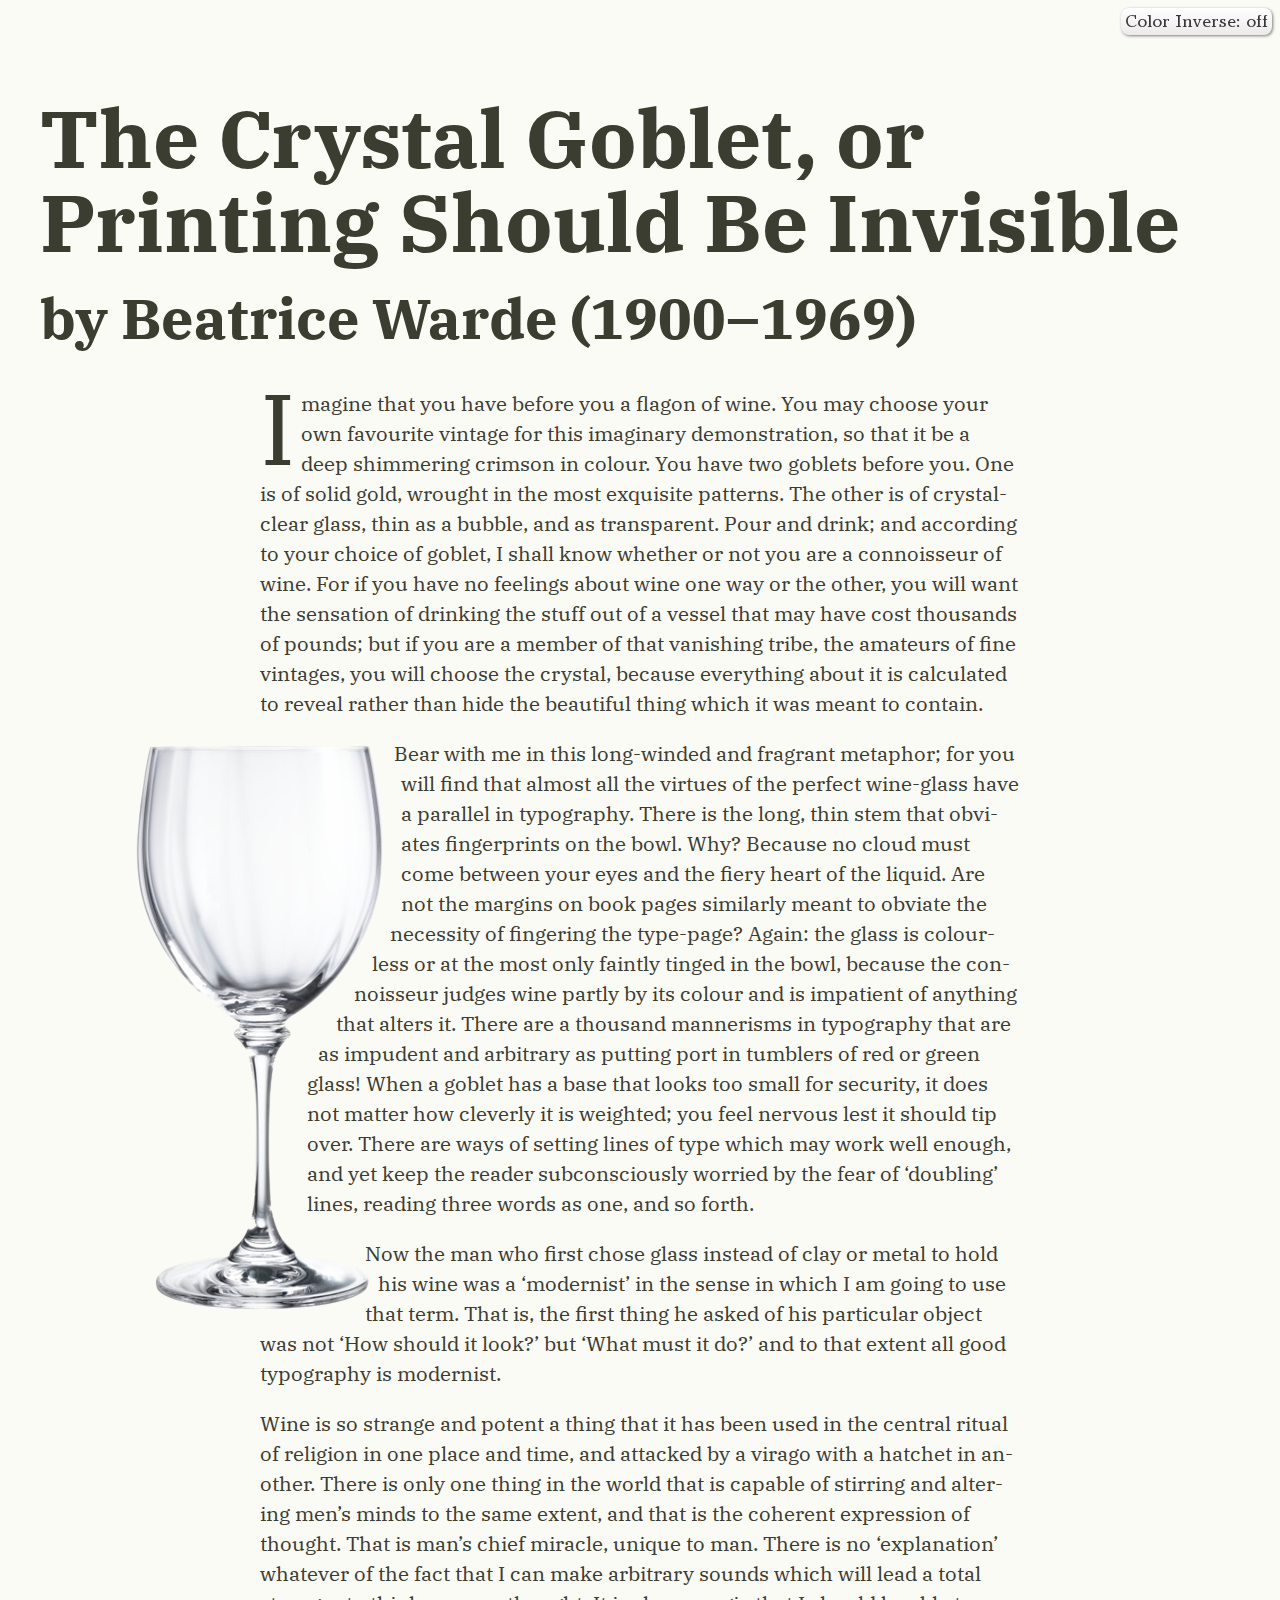
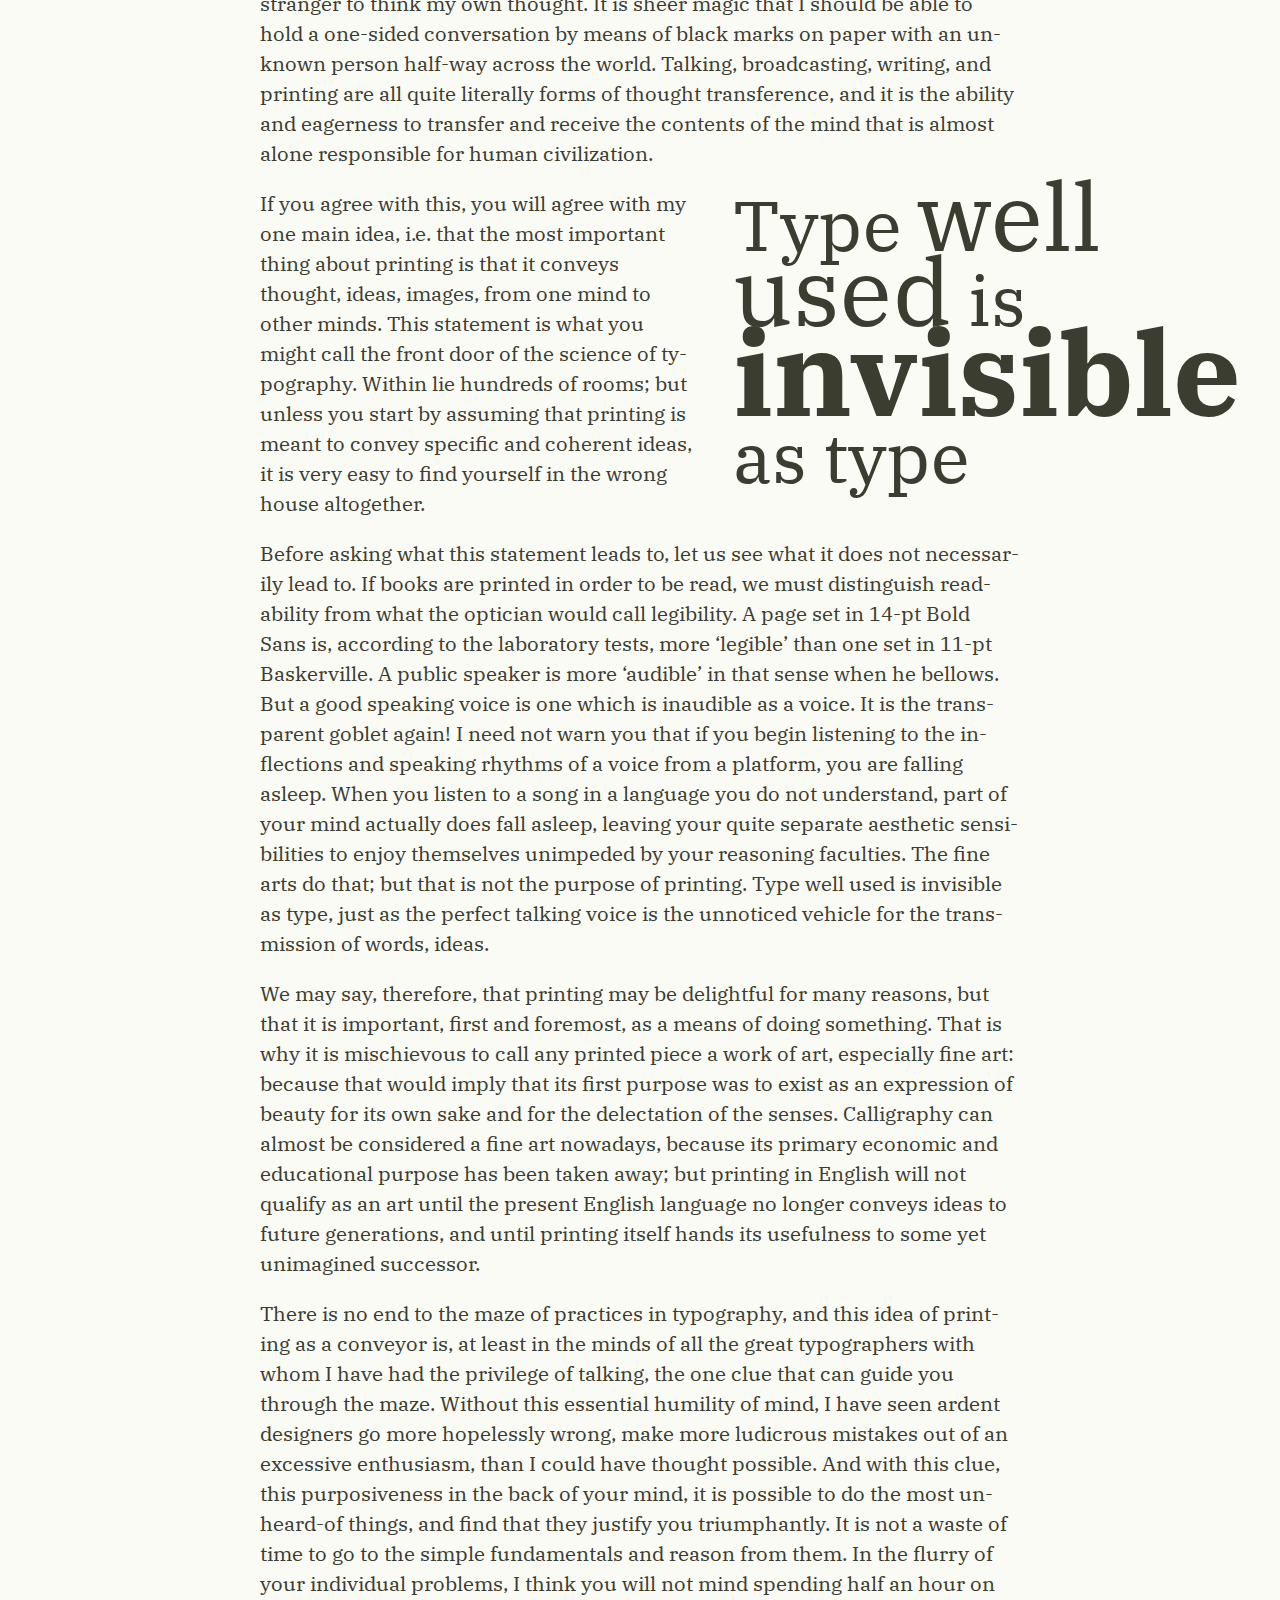
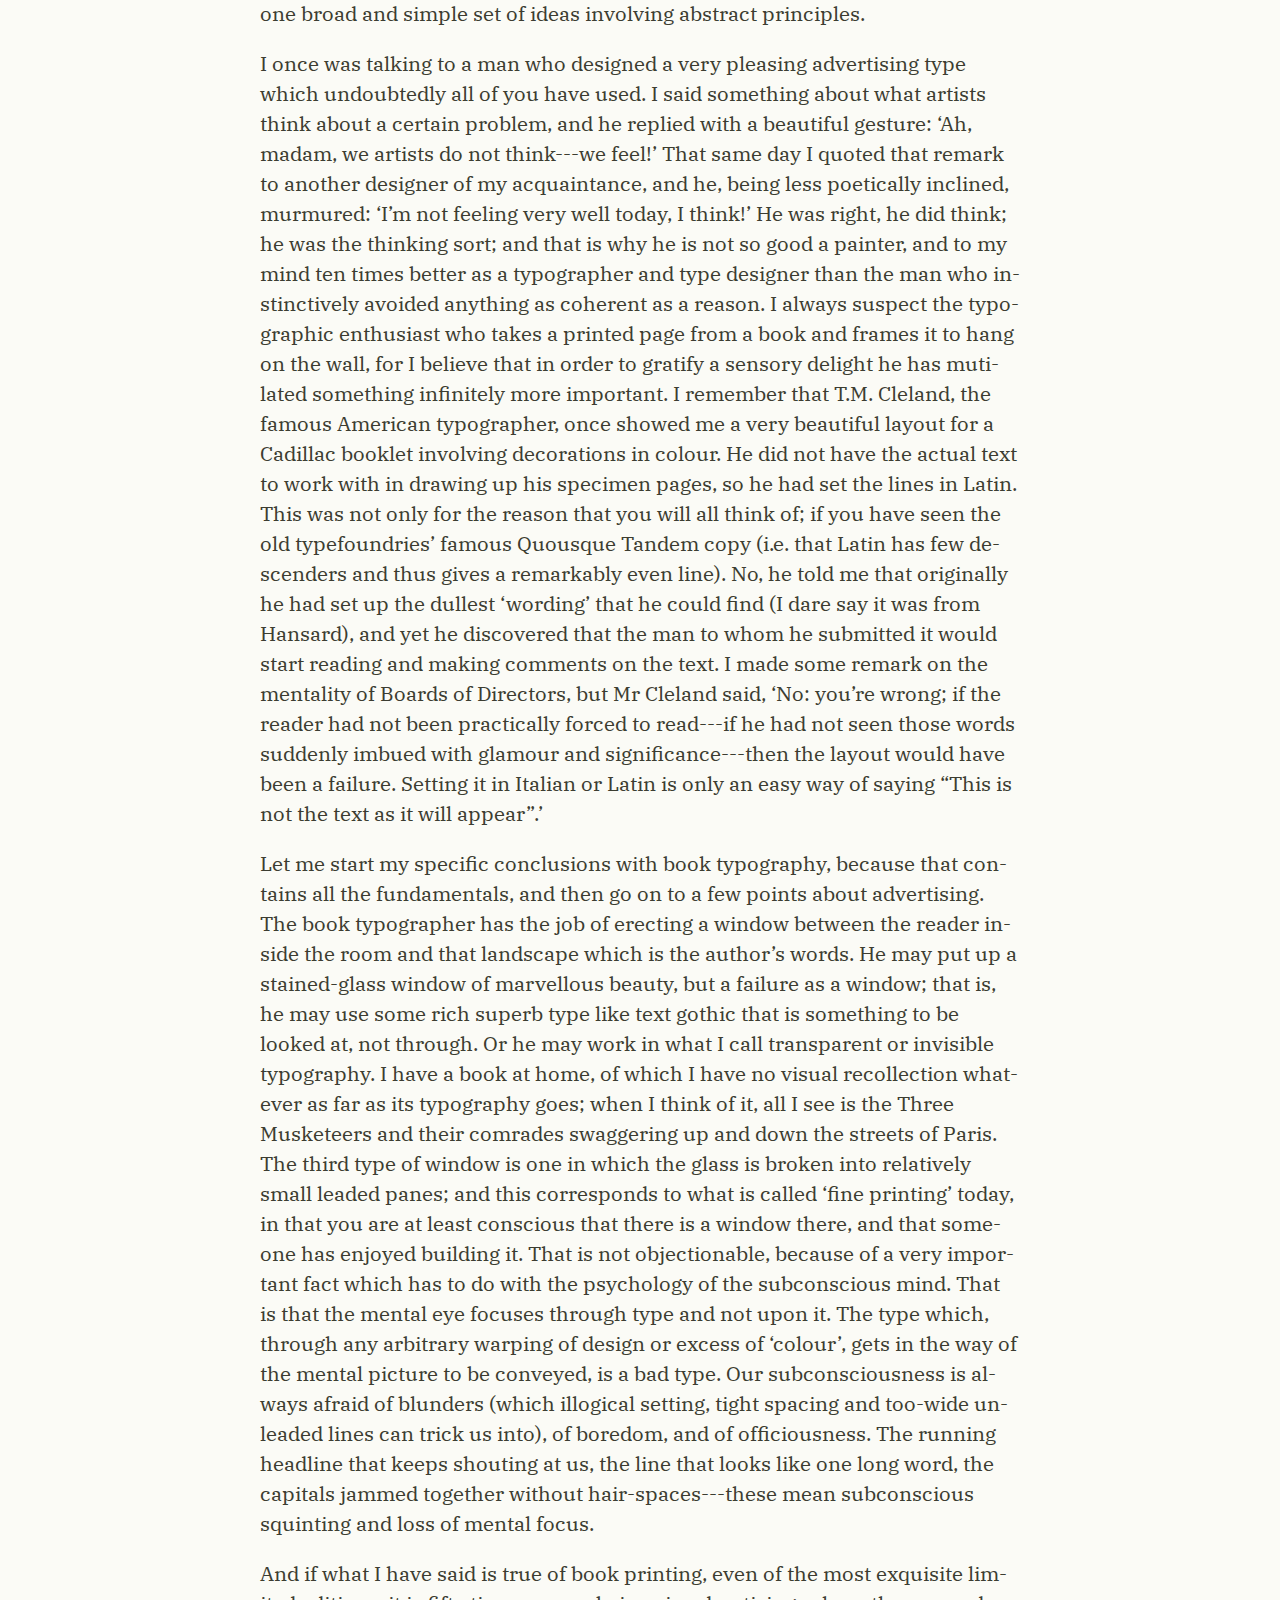
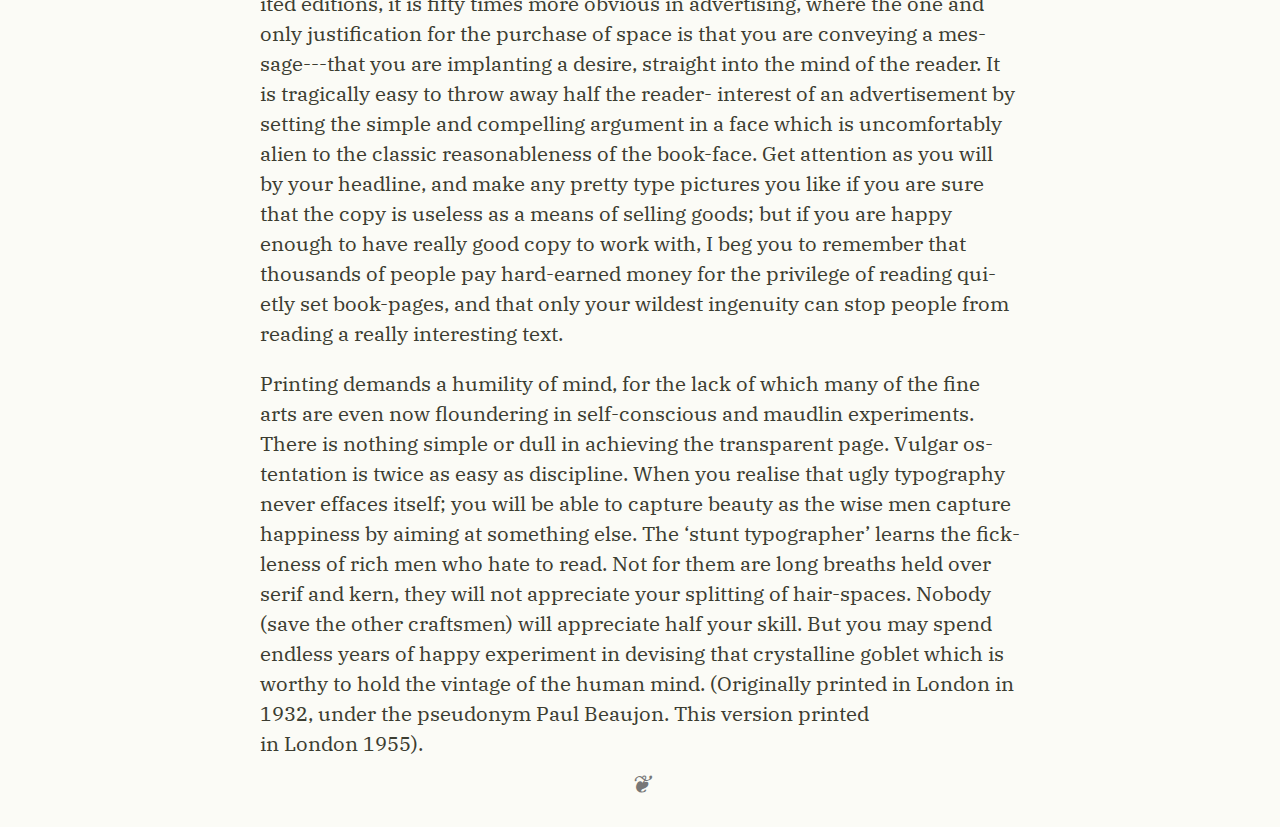
==== index-plex.html @ 95646df2 "Updating samples" ====
<!doctype html>
<!--[if lt IE 7]>      <html class="no-js lt-ie9 lt-ie8 lt-ie7" lang=""> <![endif]-->
<!--[if IE 7]>         <html class="no-js lt-ie9 lt-ie8" lang=""> <![endif]-->
<!--[if IE 8]>         <html class="no-js lt-ie9" lang=""> <![endif]-->
<!--[if gt IE 8]><!--> <html class="no-js" lang="en"> <!--<![endif]-->
  <head>
  
    <title>The Crystal Goblet | Responsive Type & Typography</title>
  		
    <link rel="dns-prefetch" href="//ajax.googleapis.com">
    <link rel="dns-prefetch" href="//maxcdn.bootstrapcdn.com">
    
    <!-- meta -->
    <meta charset="utf-8">
    <meta name="description" content="">
    <meta name="viewport" content="width=device-width, initial-scale=1.0">
    <meta http-equiv="x-ua-compatible" content="ie=edge">
    <meta http-equiv="cleartype" content="on">
    
    <link rel="stylesheet" href="css/webfonts.css">
    <link rel="stylesheet" href="css/rwt_vf_styles_plex.css">
    <!--[if lt IE 9]>
    	<script src="js/vendor/respond.min.js"></script>
    <![endif]-->
    <script src="js/vendor/modernizr-2.8.3.min.js"></script>
    <script src="js/vendor/fontfaceobserver.js"></script>
    <script type="text/javascript">
  		(function() {
  			document.documentElement.className += " wf-inactive"; 
  	
  			// Optimization for Repeat Views
  			if( sessionStorage.foutFontsLoaded ) {
  				document.documentElement.classList.remove("wf-inactive");
  				document.documentElement.classList.add("wf-active");
  				return;
  			}
  	
  			var fontA = new FontFaceObserver("Amstelvar 1.1 VF", {
  				});
  				
  	
  			Promise.all([fontA.load()]).then(function () {
  				document.documentElement.classList.remove("wf-inactive");
  				document.documentElement.classList.add("wf-active");
  	
  				// Optimization for Repeat Views
  				sessionStorage.foutFontsLoaded = true;
  			});
  		})();
  	</script>
      
  </head>
  <body class="plex">
  
  	<!-- BEGIN feature toggles -->
  	<a href="#" id="toggle-text-inverse" class="toggle-text-inverse button off">Color Inverse</a>
  	<style>
  		.button {
  		  font-size: 1rem;
        font-family: "Amstelvar 1.1 VF", Georgia, "New Times Roman", serif;
        font-variation-settings: 
          'wght' 450, 
          'wdth' 100, 
          'opsz' 16, 
          'GRAD' 88;
  		  text-decoration: none;
  		  color: #383838;
  		  background-color: #fefafa;
  		  background-image: linear-gradient(#ffffff, #ede9e9);
  		  padding: 0.25em;
  		  border-radius: 0.5em;
  		  box-shadow: 1px 1px 3px rgba(0, 0, 0, 0.5);
        transition: all linear 0.2s; 	
  		}
  		.button:hover {
  		  background-color: #e4e1e1;
  		  background-image: linear-gradient(#fefafa, #cbc7c7);
        font-variation-settings: 
          'wght' 450, 
          'wdth' 100, 
          'opsz' 16, 
          'GRAD' 150;
  		}
  		.toggle-text-inverse {
  		  position: fixed; 
  		  top: 0.5em; 
  		  right: 0.5em; 
  		  z-index: 999;
  		}
  		@media (min-width: 30em) {
  			.toggle-text-inverse {
  			    right: 0.5em; 
  			}
  		}
  		.toggle-text-inverse.on:after {
  		  content: ": on";
  		}
  		.toggle-text-inverse.off:after {
  		  content: ": off";
  		}
  	</style>
  		
  	<script>
  		if (!'classList' in document.createElement('span')) {
        document.getElementById('c-unsupported').classList.remove('hidden');
        document.getElementById('execute').setAttribute('disabled', 'disabled');
      } else {
        document.getElementById('toggle-text-inverse').addEventListener('click', function(e) {
          e.preventDefault();
          document.getElementById('toggle-text-inverse').classList.toggle('on');
          document.getElementById('toggle-text-inverse').classList.toggle('off');
          document.getElementsByTagName("html")[0].classList.toggle('inverse');
        });
      }
    </script>
    <!-- END web font toggle -->
  
    <!-- Add your site or application content here -->
    <header role="banner" class="banner clearfix" id="banner">
      <div class="section-content">
        <div class="branding clearfix">
        </div>
      </div>
    </header>
  
    <main class="content-area clearfix">
      <div class="section-content">
        <article class="article-detail initial">
          <h1>The Crystal Goblet, or Printing Should Be Invisible</h1>
          <h2>by Beatrice Warde (1900–1969)</h2>
          <p>Imagine that you have before you a flagon of wine. You may choose your own favourite vintage for this imaginary demonstration, so that it be a deep shimmering crimson in colour. You have two goblets before you. One is of solid gold, wrought in the most exquisite patterns. The other is of crystal-clear glass, thin as a bubble, and as transparent. Pour and drink; and according to your choice of goblet, I shall know whether or not you are a connoisseur of wine. For if you have no feelings about wine one way or the other, you will want the sensation of drinking the stuff out of a vessel that may have cost thousands of pounds; but if you are a member of that vanishing tribe, the amateurs of fine vintages, you will choose the crystal, because everything about it is calculated to reveal rather than hide the beautiful thing which it was meant to contain.</p>
          <div class="figure-wrapper"><figure class="goblet">
              <img src="images/goblet.png" alt="A crystal goblet" />
            </figure>
          </div>
          <p>Bear with me in this long-winded and fragrant metaphor; for you will find that almost all the virtues of the perfect wine-glass have a parallel in typography. There is the long, thin stem that obviates fingerprints on the bowl. Why? Because no cloud must come between your eyes and the fiery heart of the liquid. Are not the margins on book pages similarly meant to obviate the necessity of fingering the type-page? Again: the glass is colourless or at the most only faintly tinged in the bowl, because the connoisseur judges wine partly by its colour and is impatient of anything that alters it. There are a thousand mannerisms in typography that are as impudent and arbitrary as putting port in tumblers of red or green glass! When a goblet has a base that looks too small for security, it does not matter how cleverly it is weighted; you feel nervous lest it should tip over. There are ways of setting lines of type which may work well enough, and yet keep the reader subconsciously worried by the fear of ‘doubling’ lines, reading three words as one, and so forth.</p>
          <p>Now the man who first chose glass instead of clay or metal to hold his wine was a ‘modernist’ in the sense in which I am going to use that term. That is, the first thing he asked of his particular object was not ‘How should it look?’ but ‘What must it do?’ and to that extent all good typography is modernist.</p>
          <p>Wine is so strange and potent a thing that it has been used in the central ritual of religion in one place and time, and attacked by a virago with a hatchet in another. There is only one thing in the world that is capable of stirring and altering men’s minds to the same extent, and that is the coherent expression of thought. That is man’s chief miracle, unique to man. There is no ‘explanation’ whatever of the fact that I can make arbitrary sounds which will lead a total stranger to think my own thought. It is sheer magic that I should be able to hold a one-sided conversation by means of black marks on paper with an unknown person half-way across the world. Talking, broadcasting, writing, and printing are all quite literally forms of thought transference, and it is the ability and eagerness to transfer and receive the contents of the mind that is almost alone responsible for human civilization.</p>
          <blockquote class="right">Type <span class="well-used">well used</span> is <span class="invisible">invisible</span> as type</blockquote>
          <p>If you agree with this, you will agree with my one main idea, i.e. that the most important thing about printing is that it conveys thought, ideas, images, from one mind to other minds. This statement is what you might call the front door of the science of typography. Within lie hundreds of rooms; but unless you start by assuming that printing is meant to convey specific and coherent ideas, it is very easy to find yourself in the wrong house altogether.</p>
          <p>Before asking what this statement leads to, let us see what it does not necessarily lead to. If books are printed in order to be read, we must distinguish readability from what the optician would call legibility. A page set in 14-pt Bold Sans is, according to the laboratory tests, more ‘legible’ than one set in 11-pt Baskerville. A public speaker is more ‘audible’ in that sense when he bellows. But a good speaking voice is one which is inaudible as a voice. It is the transparent goblet again! I need not warn you that if you begin listening to the inflections and speaking rhythms of a voice from a platform, you are falling asleep. When you listen to a song in a language you do not understand, part of your mind actually does fall asleep, leaving your quite separate aesthetic sensibilities to enjoy themselves unimpeded by your reasoning faculties. The fine arts do that; but that is not the purpose of printing. Type well used is invisible as type, just as the perfect talking voice is the unnoticed vehicle for the transmission of words, ideas.</p>
          <p>We may say, therefore, that printing may be delightful for many reasons, but that it is important, first and foremost, as a means of doing something. That is why it is mischievous to call any printed piece a work of art, especially fine art: because that would imply that its first purpose was to exist as an expression of beauty for its own sake and for the delectation of the senses. Calligraphy can almost be considered a fine art nowadays, because its primary economic and educational purpose has been taken away; but printing in English will not qualify as an art until the present English language no longer conveys ideas to future generations, and until printing itself hands its usefulness to some yet unimagined successor.</p>
          <p>There is no end to the maze of practices in typography, and this idea of printing as a conveyor is, at least in the minds of all the great typographers with whom I have had the privilege of talking, the one clue that can guide you through the maze. Without this essential humility of mind, I have seen ardent designers go more hopelessly wrong, make more ludicrous mistakes out of an excessive enthusiasm, than I could have thought possible. And with this clue, this purposiveness in the back of your mind, it is possible to do the most unheard-of things, and find that they justify you triumphantly. It is not a waste of time to go to the simple fundamentals and reason from them. In the flurry of your individual problems, I think you will not mind spending half an hour on one broad and simple set of ideas involving abstract principles.</p>
          <p>I once was talking to a man who designed a very pleasing advertising type which undoubtedly all of you have used. I said something about what artists think about a certain problem, and he replied with a beautiful gesture: ‘Ah, madam, we artists do not think---we feel!’ That same day I quoted that remark to another designer of my acquaintance, and he, being less poetically inclined, murmured: ‘I’m not feeling very well today, I think!’ He was right, he did think; he was the thinking sort; and that is why he is not so good a painter, and to my mind ten times better as a typographer and type designer than the man who instinctively avoided anything as coherent as a reason. I always suspect the typographic enthusiast who takes a printed page from a book and frames it to hang on the wall, for I believe that in order to gratify a sensory delight he has mutilated something infinitely more important. I remember that T.M. Cleland, the famous American typographer, once showed me a very beautiful layout for a Cadillac booklet involving decorations in colour. He did not have the actual text to work with in drawing up his specimen pages, so he had set the lines in Latin. This was not only for the reason that you will all think of; if you have seen the old typefoundries’ famous Quousque Tandem copy (i.e. that Latin has few descenders and thus gives a remarkably even line). No, he told me that originally he had set up the dullest ‘wording’ that he could find (I dare say it was from Hansard), and yet he discovered that the man to whom he submitted it would start reading and making comments on the text. I made some remark on the mentality of Boards of Directors, but Mr Cleland said, ‘No: you’re wrong; if the reader had not been practically forced to read---if he had not seen those words suddenly imbued with glamour and significance---then the layout would have been a failure. Setting it in Italian or Latin is only an easy way of saying “This is not the text as it will appear”.’</p>
          <p>Let me start my specific conclusions with book typography, because that contains all the fundamentals, and then go on to a few points about advertising. The book typographer has the job of erecting a window between the reader inside the room and that landscape which is the author’s words. He may put up a stained-glass window of marvellous beauty, but a failure as a window; that is, he may use some rich superb type like text gothic that is something to be looked at, not through. Or he may work in what I call transparent or invisible typography. I have a book at home, of which I have no visual recollection whatever as far as its typography goes; when I think of it, all I see is the Three Musketeers and their comrades swaggering up and down the streets of Paris. The third type of window is one in which the glass is broken into relatively small leaded panes; and this corresponds to what is called ‘fine printing’ today, in that you are at least conscious that there is a window there, and that someone has enjoyed building it. That is not objectionable, because of a very important fact which has to do with the psychology of the subconscious mind. That is that the mental eye focuses through type and not upon it. The type which, through any arbitrary warping of design or excess of ‘colour’, gets in the way of the mental picture to be conveyed, is a bad type. Our subconsciousness is always afraid of blunders (which illogical setting, tight spacing and too-wide unleaded lines can trick us into), of boredom, and of officiousness. The running headline that keeps shouting at us, the line that looks like one long word, the capitals jammed together without hair-spaces---these mean subconscious squinting and loss of mental focus.</p>
          <p>And if what I have said is true of book printing, even of the most exquisite limited editions, it is fifty times more obvious in advertising, where the one and only justification for the purchase of space is that you are conveying a message---that you are implanting a desire, straight into the mind of the reader. It is tragically easy to throw away half the reader- interest of an advertisement by setting the simple and compelling argument in a face which is uncomfortably alien to the classic reasonableness of the book-face. Get attention as you will by your headline, and make any pretty type pictures you like if you are sure that the copy is useless as a means of selling goods; but if you are happy enough to have really good copy to work with, I beg you to remember that thousands of people pay hard-earned money for the privilege of reading quietly set book-pages, and that only your wildest ingenuity can stop people from reading a really interesting text.</p>
          <p>Printing demands a humility of mind, for the lack of which many of the fine arts are even now floundering in self-conscious and maudlin experiments. There is nothing simple or dull in achieving the transparent page. Vulgar ostentation is twice as easy as discipline. When you realise that ugly typography never effaces itself; you will be able to capture beauty as the wise men capture happiness by aiming at something else. The ‘stunt typographer’ learns the fickleness of rich men who hate to read. Not for them are long breaths held over serif and kern, they will not appreciate your splitting of hair-spaces. Nobody (save the other craftsmen) will appreciate half your skill. But you may spend endless years of happy experiment in devising that crystalline goblet which is worthy to hold the vintage of the human mind. (Originally printed in London in 1932, under the pseudonym Paul Beaujon. This version printed in London 1955).</p>
        </article>
      </div><!--/.section-content-->
    </main>
    <footer id="footer" class="footer clearfix" role="contentinfo">
      <div class="section-content">
      	<div class="footer-contact h-card">
  
      	</div>
      </div><!--/.section-content-->
    </footer>
    
    
    
    
    <!-- Widowtamer -->
    <script src="js/vendor/widowtamer-min.js" defer></script>
    
    <script src="js/main.js" defer></script>
  
  </body>
</html>
---- css/webfonts.css ----
/* Amstelvar Variable Font */
@font-face {
  font-family: "Amstelvar VF";
  src: url('../fonts/AmstelvarAlpha-VF.ttf') format('truetype');
  font-display: swap;
}

@font-face {
  font-family: "Amstelvar 1.1 VF";
  src: url('../fonts/AmstelvarAlpha-VF_v1.1.ttf') format('truetype');
  font-display: swap;
}

@font-face {
  font-family: "Plex Serif";
  font-style: normal;
  font-weight: normal;
  src: url('../fonts/plex-serif/IBMPlexSerif-Regular.woff2') format('woff'); /* Modern Browsers */
}

@font-face {
  font-family: "Plex Serif";
  font-style: normal;
  font-weight: bold;
  src: url('../fonts/plex-serif/IBMPlexSerif-Bold.woff2') format('woff'); /* Modern Browsers */
}

@font-face {
  font-family: "Plex Serif";
  font-style: italic;
  font-weight: normal;
  src: url('../fonts/plex-serif/IBMPlexSerif-Italic.woff2') format('woff'); /* Modern Browsers */
}

@font-face {
  font-family: "Plex Serif";
  font-style: italic;
  font-weight: bold;
  src: url('../fonts/plex-serif/IBMPlexSerif-BoldItalic.woff2') format('woff'); /* Modern Browsers */
}

/* Decovar Variable Font */
@font-face {
  font-family: "Decovar VF";
  src: url('../fonts/DecovarAlpha-VF.ttf') format('truetype');
  font-display: swap;
}

/* Output Variable Font */
@font-face {
  font-family: 'Output Sans VF'; 
  src: url('http://rwt.io/_demo_fonts/output/Output_Sans-VF.ttf') format('truetype');
  font-style: normal;
  font-weight: normal;
}

/* Louvette Variable Font BETA */
@font-face {
  font-family: 'Louvette VF';
  font-style: normal;
  font-weight: 400;
  src: url('http://rwt.io/_demo_fonts/louvette/LouvetteBETA_Var.woff2') format('woff2'), /* Super Modern Browsers */
       url('http://rwt.io/_demo_fonts/louvette/LouvetteBETA_Var.woff') format('woff'), /* Modern Browsers */
       url('http://rwt.io/_demo_fonts/louvette/LouvetteBETA_Var.ttf') format('truetype'); /* Safari, Android, iOS */
  font-display: swap;
}

/* Louvette Variable Font Italic BETA */
@font-face {
  font-family: 'Louvette VF';
  font-style: italic;
  font-weight: 400;
  src: url('http://rwt.io/_demo_fonts/louvette/LouvetteBETA_Italic_Var.woff2') format('woff2'), /* Super Modern Browsers */
       url('http://rwt.io/_demo_fonts/louvette/LouvetteBETA_Italic_Var.woff') format('woff'), /* Modern Browsers */
       url('http://rwt.io/_demo_fonts/louvette/LouvetteBETA_Italic_Var.ttf') format('truetype'); /* Safari, Android, iOS */
  font-display: swap;
}
---- css/rwt_vf_styles_plex.css ----
:root {
  /* Breakpoint variables */
  --bp-small: 24.15;
  --bp-medium: 43.75;
  --bp-large: 60.25;
  --bp-xlarge: 75;
  /* text GRAD */
  --text-GRAD: 88;
  /* Paragraph variables */
  --p-line-height-min: 1.15;
  --p-line-height-max: 1.5;
  --p-font-size-min: 1.0;
  --p-font-size-max: 1.25;
  --p-vf-wght: 350;
  --p-vf-wdth: 100;
  /* H1 variables */
  --h1-line-height-min: .95;
  --h1-line-height-max: 1.05;
  --h1-font-size-min: 2.0;
  --h1-font-size-max: 5;
  --h1-vf-wght-multiplier-s: 2;
  --h1-vf-wght-multiplier-m: 2.25;
  --h1-vf-wght-multiplier-l: 2.5;
  --h1-vf-wdth: 100;
  /* H2 variables */
  --h2-line-height-min: 1.15;
  --h2-line-height-max: 1.25;
  --h2-font-size-min: 1.5;
  --h2-font-size-max: 3.5;
  --h2-vf-wght-multiplier-s: 1.25;
  --h2-vf-wght-multiplier-m: 1.5;
  --h2-vf-wght-multiplier-l: 1.75;
  --h2-vf-wdth: 100;
  /* Dropcap variables */
  --dc-line-height-min: .9;
  --dc-line-height-max: .95;
  --dc-font-size-min: 2.7;
  --dc-font-size-max: 5;
  /* Blockquote variables */
  --bq-line-height-min: 1.1;
  --bq-line-height-max: .95;
  --bq-font-size-min: 2.25;
  --bq-font-size-max: 3.5; }

.graded {
  --text-GRAD: 150; }

/* Undo some of the Layout width bits */
.section-content {
  margin: 0 auto;
  padding: 0 0.5em; }

@media only screen and (min-width: 24.15em) {
  .section-content {
    max-width: 98%; } }

@media only screen and (min-width: 43.75em) {
  .section-content {
    max-width: 98%; } }

@media only screen and (min-width: 60.25em) {
  .section-content {
    max-width: 98%; } }

@media only screen and (min-width: 75em) {
  .section-content {
    max-width: 98em; } }

html {
  background-color: #fbfbf6;
  color: #3c3d31;
  font-size: 100%; }

body {
  padding-top: 5rem; }

body,
p,
th,
td,
ul,
li {
  font-family: "Plex Serif", Georgia, "New Times Roman", serif;
  font-weight: normal;
  font-style: normal; }

.inverse {
  background-color: #3c3d31;
  color: #fbfbf6; }

p {
  margin-left: auto;
  margin-right: auto;
  max-width: 38em;
  transition: all linear 0.2s;
  hyphens: auto; }

/* Variations and variables */
p {
  font-size: calc( var(--p-font-size-min) * 1rem);
  line-height: var(--p-line-height-min); }
  .inverse p {
    --text-GRAD: 120; }
  @media screen and (min-width: 24.15em) {
    p {
      line-height: calc(( var(--p-line-height-min) * 1em ) + ( var(--p-line-height-max) - var(--p-line-height-min) ) * ((100vw - ( var(--bp-small) * 1em )) / ( var(--bp-large) - var(--bp-small) ))); } }
  @media (min-width: 60.25em) {
    p {
      font-size: calc(( var(--p-font-size-min) * 1em ) + ( var(--p-font-size-max) - var(--p-font-size-min) ) * ((100vw - ( var(--bp-large) * 1em )) / ( var(--bp-xlarge) - var(--bp-large) )));
      line-height: var(--p-line-height-max); } }
  @media (min-width: 75em) {
    p {
      font-size: calc( var(--p-font-size-max) * 1em); } }

/* Generic header styles */
h1, h2, h3, h4, h5, h6 {
  font-family: "Plex Serif", Georgia, "New Times Roman", serif;
  font-weight: bold;
  transition: all linear 0.2s; }

h1 {
  font-family: "Plex Serif", Georgia, "New Times Roman", serif;
  font-size: calc( var(--h1-font-size-min) * 1em);
  line-height: var(--h1-line-height-min);
  margin: 1rem auto;
  max-width: 50rem; }
  .inverse h1 {
    --text-GRAD: 100; }
  @media screen and (min-width: 24.15em) {
    h1 {
      line-height: calc(( var(--h1-line-height-min) * 1em ) + ( var(--h1-line-height-max) - var(--h1-line-height-min) ) * ((100vw - ( var(--bp-small) * 1em )) / ( var(--bp-xlarge) - var(--bp-small) )));
      font-size: calc(( var(--h1-font-size-min) * 1em ) + ( var(--h1-font-size-max) - var(--h1-font-size-min) ) * ((100vw - ( var(--bp-small) * 1em )) / ( var(--bp-large) - var(--bp-small) ))); } }
  @media screen and (min-width: 43.75em) {
    h1 {
      max-width: 60rem; } }
  @media screen and (min-width: 60.25em) {
    h1 {
      line-height: var(--h1-line-height-max);
      max-width: 70rem; } }
  @media (min-width: 75em) {
    h1 {
      font-size: calc( var(--h1-font-size-max) * 1em);
      line-height: var(--h1-line-height-max);
      max-width: 75rem; } }

h2 {
  font-family: "Plex Serif", Georgia, "New Times Roman", serif;
  font-size: calc( var(--h2-font-size-min) * 1em);
  line-height: var(--h2-line-height-min);
  margin: 0 auto 2rem auto;
  max-width: 50rem; }
  @media screen and (min-width: 24.15em) {
    h2 {
      line-height: calc(( var(--h2-line-height-min) * 1em ) + ( var(--h2-line-height-max) - var(--h2-line-height-min) ) * ((100vw - ( var(--bp-small) * 1em )) / ( var(--bp-xlarge) - var(--bp-small) )));
      font-size: calc(( var(--h2-font-size-min) * 1em ) + ( var(--h2-font-size-max) - var(--h2-font-size-min) ) * ((100vw - ( var(--bp-small) * 1em )) / ( var(--bp-xlarge) - var(--bp-small) ))); } }
  @media screen and (min-width: 43.75em) {
    h2 {
      max-width: 60rem; } }
  @media screen and (min-width: 60.25em) {
    h2 {
      max-width: 70rem; } }
  @media (min-width: 75em) {
    h2 {
      font-size: calc( var(--h2-font-size-max) * 1em);
      line-height: var(--h2-line-height-max);
      max-width: 75rem; } }

blockquote {
  float: right;
  font-family: "Plex Serif", Georgia, "New Times Roman", serif;
  font-size: 5.5vw;
  line-height: var(--bq-line-height-min);
  margin: 0 5vw 1rem .5rem;
  max-width: 45vw;
  transition: all linear 0.2s; }
  blockquote.right {
    float: right;
    margin-left: .5rem;
    margin-right: 5vw; }
  blockquote.left {
    float: left;
    margin-left: 5vw;
    margin-right: .5rem; }
  blockquote .well-used {
    font-size: 1em; }
  blockquote .invisible {
    font-size: 1.125em;
    font-weight: bold; }
  @media screen and (min-width: 24.15em) {
    blockquote {
      line-height: calc(( var(--bq-line-height-min) * 1em ) + ( var(--bq-line-height-max) - var(--bq-line-height-min) ) * ((100vw - ( var(--bp-small) * 1em )) / ( var(--bp-large) - var(--bp-small) )));
      margin: 0 5vw .5rem .5rem;
      max-width: 47.5vw; }
      blockquote.right {
        margin-left: .5rem;
        margin-right: 5vw; }
      blockquote.left {
        margin-left: 5vw;
        margin-right: .5rem; }
      blockquote .well-used {
        font-size: 1.33em; }
      blockquote .invisible {
        font-size: 1.55em; } }
  @media (min-width: 60.25em) {
    blockquote {
      line-height: var(--bq-line-height-max);
      margin: 0 12vw 2rem 2rem;
      max-width: 29.5vw; }
      blockquote.right {
        margin-left: 2rem;
        margin-right: 12vw; }
      blockquote.left {
        margin-left: 12vw;
        margin-right: 2rem; }
      blockquote .well-used {
        font-size: 1.33em;
        line-height: .75; }
      blockquote .invisible {
        font-size: 1.66em;
        line-height: .75; } }

img {
  height: auto;
  max-width: 100%;
  width: 100%; }

h2 + p {
  margin-top: 1em; }

/* Section end styles */
.section-end:after {
  color: #777;
  content: "\00a7";
  display: block;
  font-family: Georgia, "New Times Roman", serif;
  font-size: 1.5em;
  font-weight: 300;
  margin-top: 1em;
  text-align: center; }

/* First-line styles */
.article-detail > p:first-of-type:first-line {
  font-family: "Plex Serif", Georgia, "New Times Roman", serif; }

/* Initial Cap styles */
.article-detail.initial p:first-of-type:first-letter {
  float: left;
  padding-right: 0.05em;
  font-family: "Plex Serif", Georgia, "New Times Roman", serif;
  font-size: 2.7em;
  line-height: var(--dc-line-height-min);
  margin-bottom: -.1em; }
  @media screen and (min-width: 24.15em) {
    .article-detail.initial p:first-of-type:first-letter {
      font-size: calc(( var(--dc-font-size-min) * 1em ) + ( var(--dc-font-size-max) - var(--dc-font-size-min) ) * ((100vw - ( var(--bp-small) * 1em )) / ( var(--bp-xlarge) - var(--bp-small) )));
      line-height: calc(( var(--dc-line-height-min) * 1em ) + ( var(--dc-line-height-max) - var(--dc-line-height-min) ) * ((100vw - ( var(--bp-small) * 1em )) / ( var(--bp-large) - var(--bp-small) ))); } }
  @media (min-width: 60.25em) {
    .article-detail.initial p:first-of-type:first-letter {
      font-size: calc( var(--dc-font-size-max) * 1em);
      line-height: var(--dc-line-height-max); } }

/* Content end styles */
.content-area p:last-child:after {
  color: #777;
  content: "\2766";
  display: block;
  font-family: Georgia, "New Times Roman", serif;
  font-size: 1.25em;
  font-style: italic;
  font-weight: 300;
  line-height: .75;
  margin-top: 1rem;
  margin-bottom: 2rem;
  text-align: center; }

/* Goblet and max-width wrapper */
.figure-wrapper {
  margin-left: auto;
  margin-right: auto;
  max-width: 38em; }
  @media (min-width: 60.25em) {
    .figure-wrapper {
      font-size: calc(( var(--p-font-size-min) * 1em ) + ( var(--p-font-size-max) - var(--p-font-size-min) ) * ((100vw - ( var(--bp-large) * 1em )) / ( var(--bp-xlarge) - var(--bp-large) ))); } }
  @media (min-width: 75em) {
    .figure-wrapper {
      font-size: calc( var(--p-font-size-max) * 1em); } }

/* CSS shape outline for the goblet */
.goblet {
  float: left;
  margin: 0 1.5rem 0 0;
  width: 25%;
  -webkit-shape-outside: polygon(nonzero, 0% 0%, 0% 100%, 60% 100%, 85% 93%, 55% 85%, 55% 55%, 90% 28%, 90% 10%, 80% 0%);
  shape-outside: polygon(nonzero, 0% 0%, 0% 100%, 60% 100%, 85% 93%, 55% 85%, 55% 55%, 90% 28%, 90% 10%, 80% 0%); }
  @media screen and (min-width: 60.25em) {
    .goblet {
      margin: 0 1.5rem 0 -17.5%;
      width: 35%;
      -webkit-shape-outside: polygon(nonzero, 0% 0%, 0% 100%, 60% 100%, 75% 93%, 30% 85%, 30% 55%, 90% 28%, 90% 10%, 80% 0%);
      shape-outside: polygon(nonzero, 0% 0%, 0% 100%, 60% 100%, 75% 93%, 30% 85%, 30% 55%, 90% 28%, 90% 10%, 80% 0%); } }
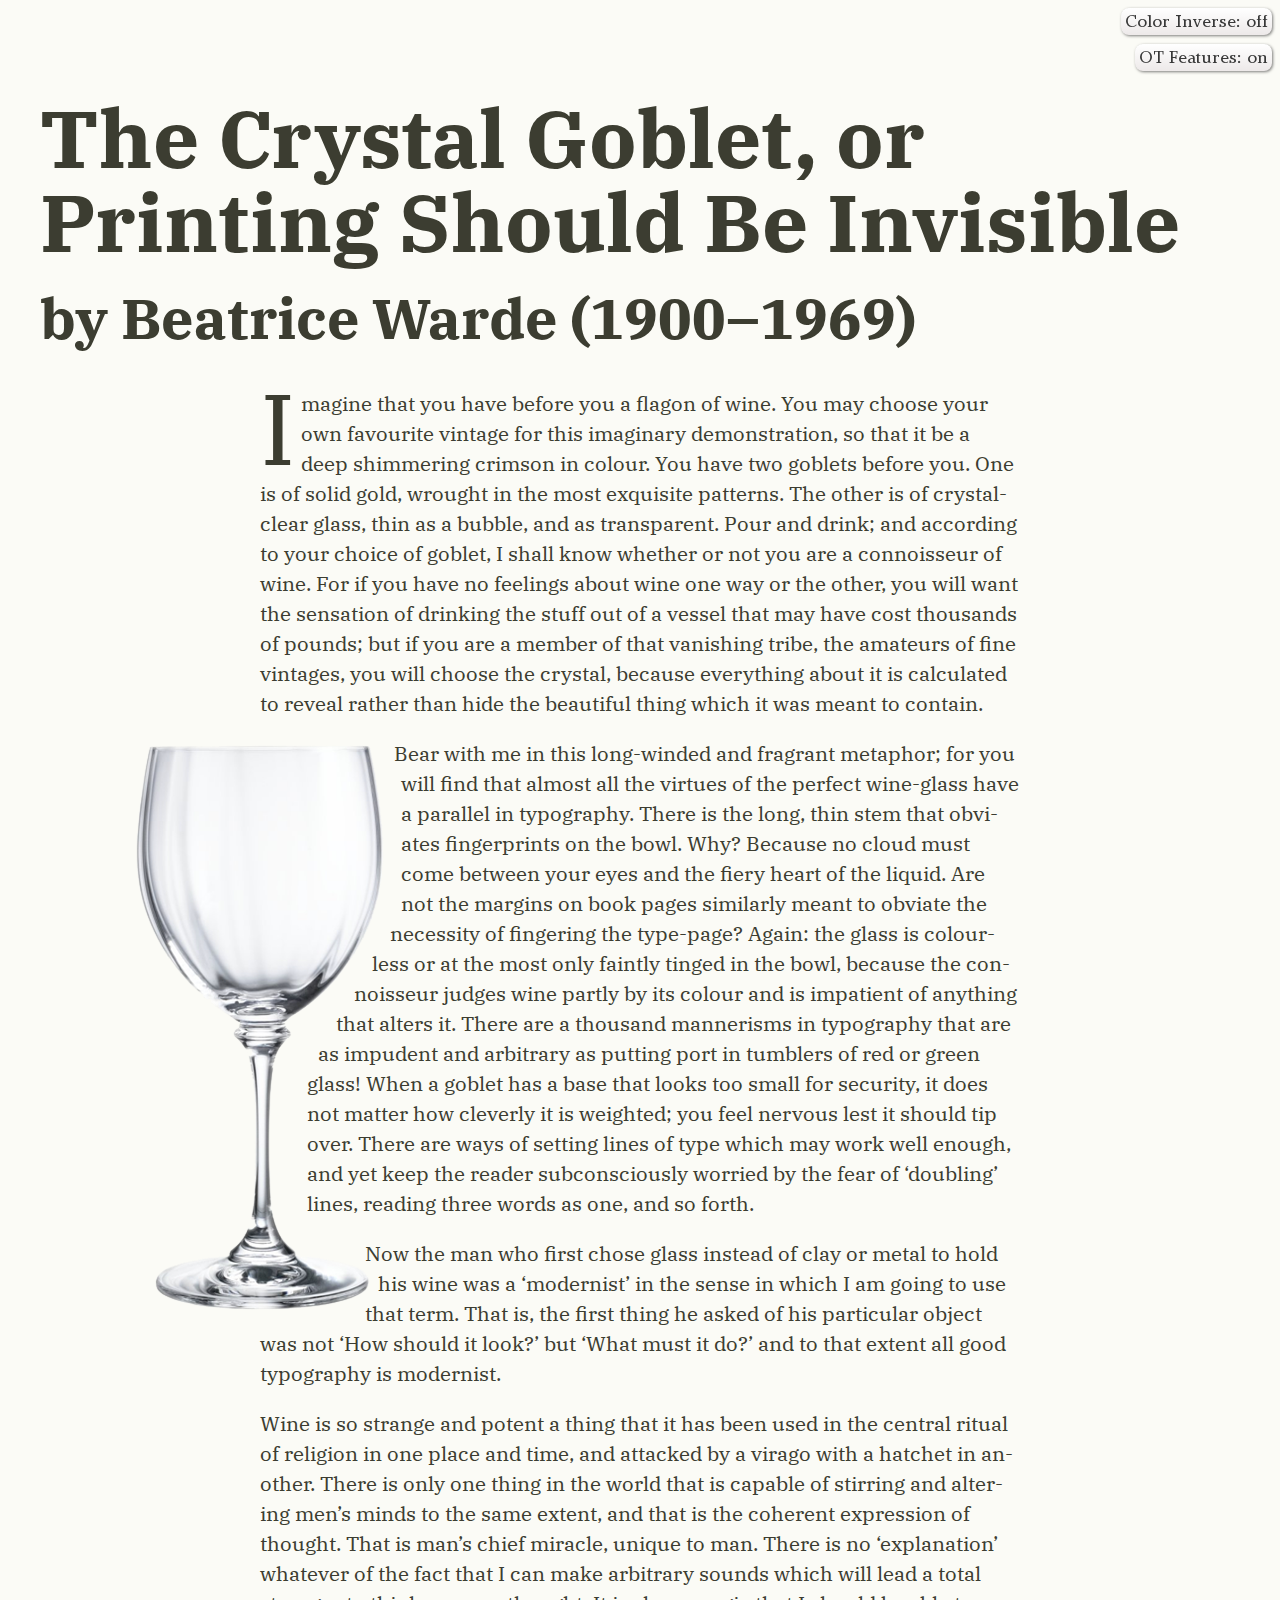
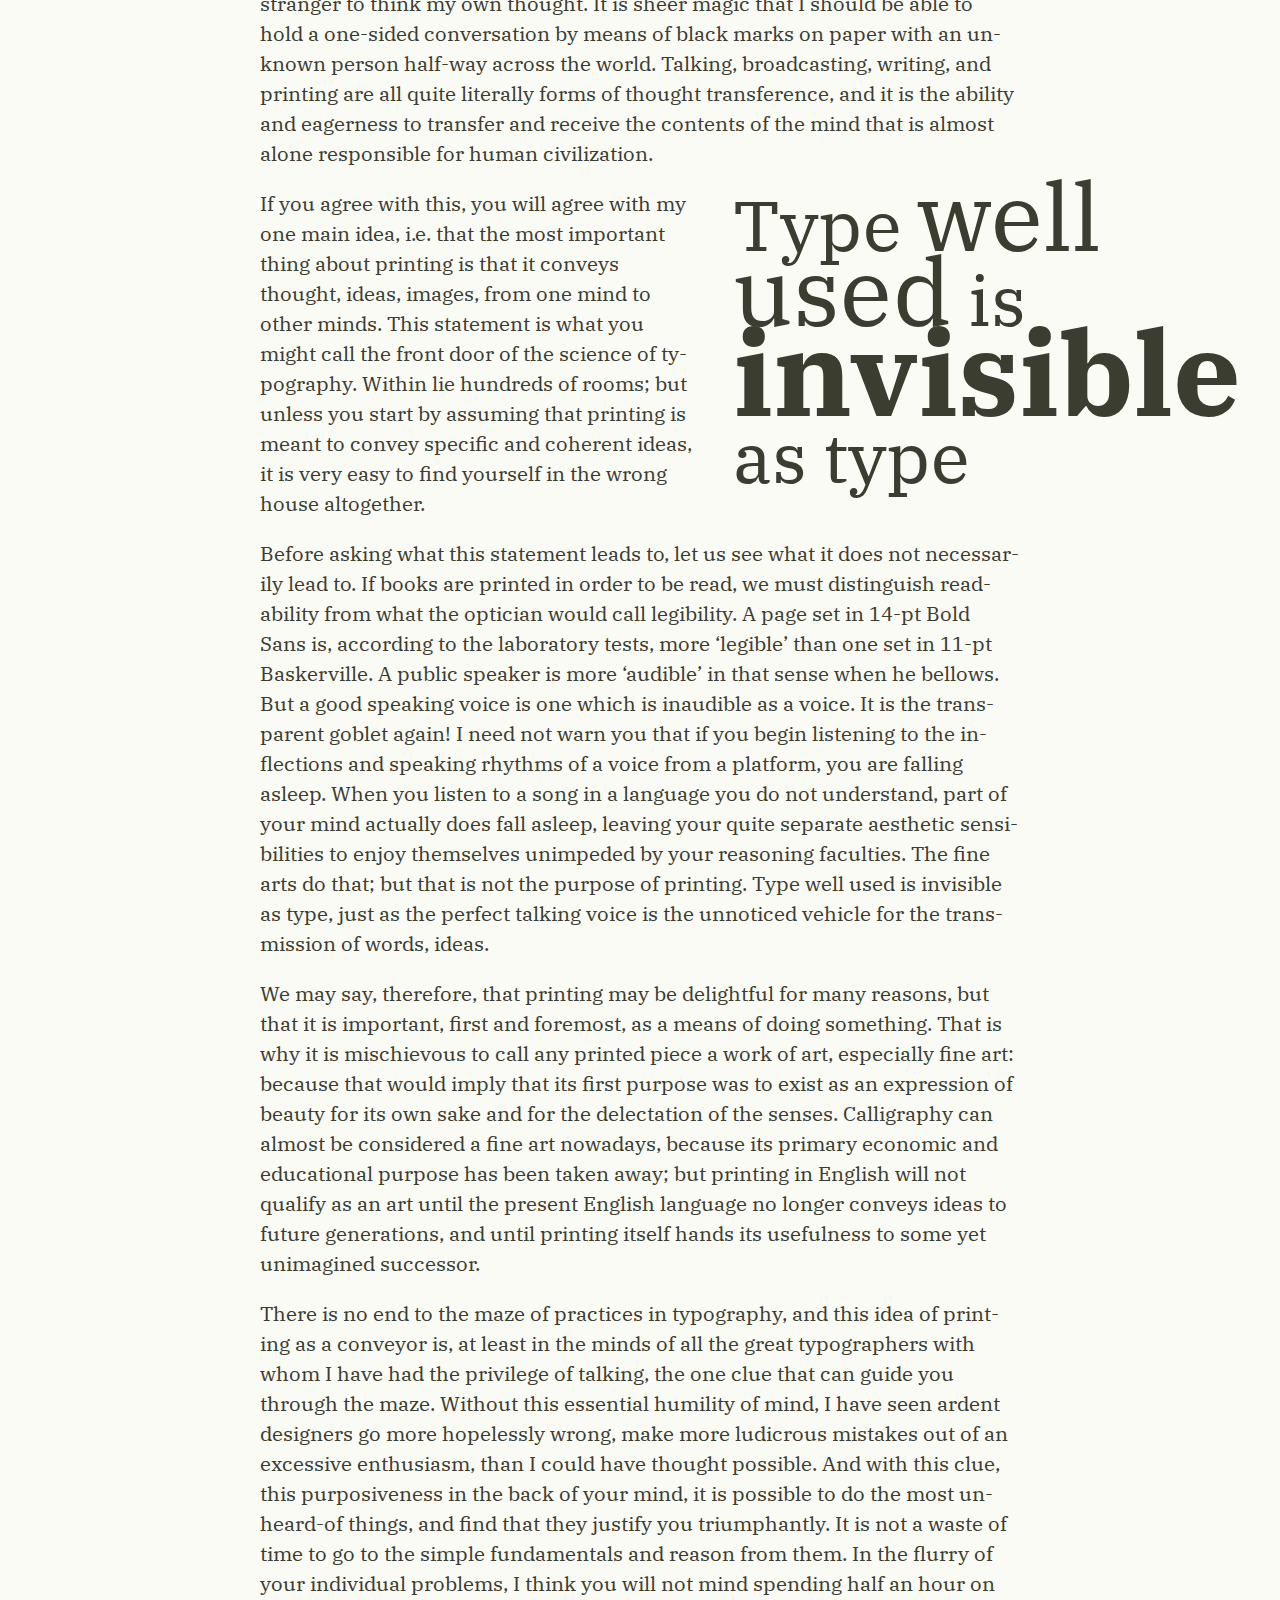
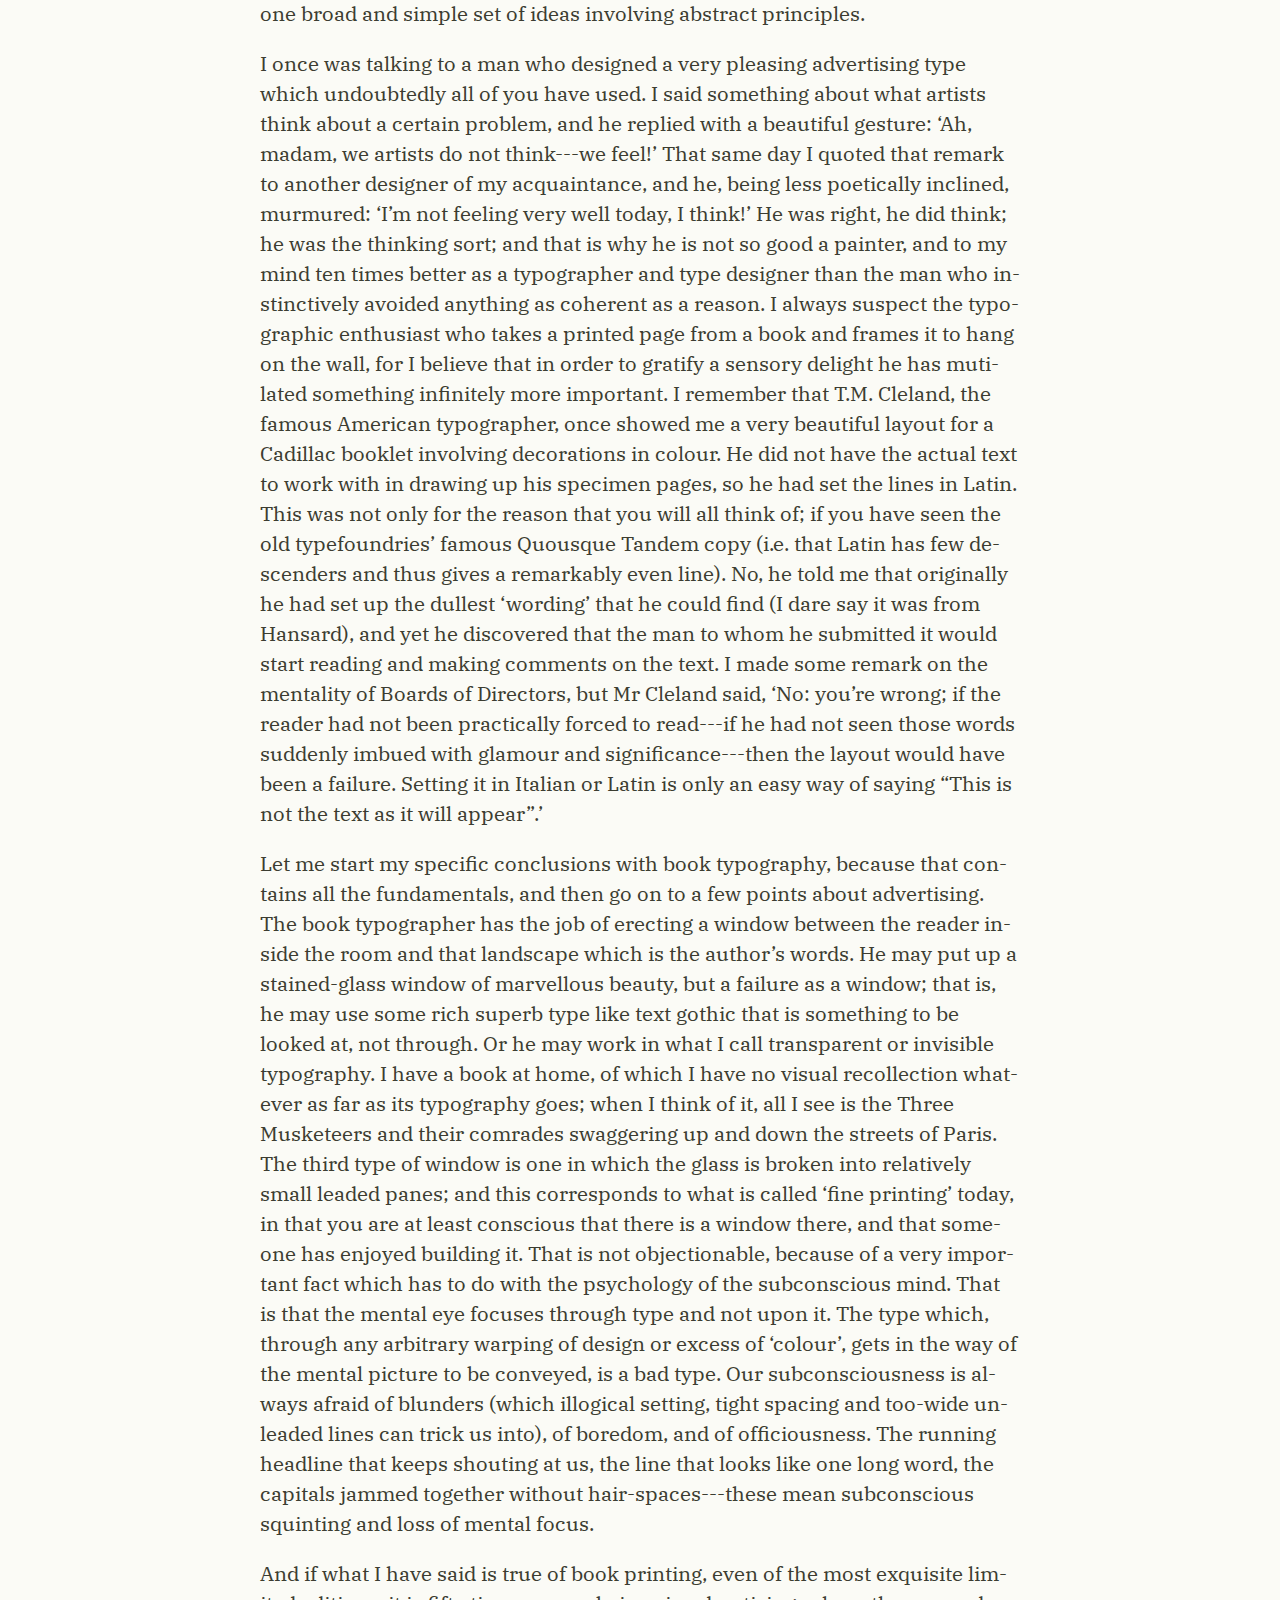
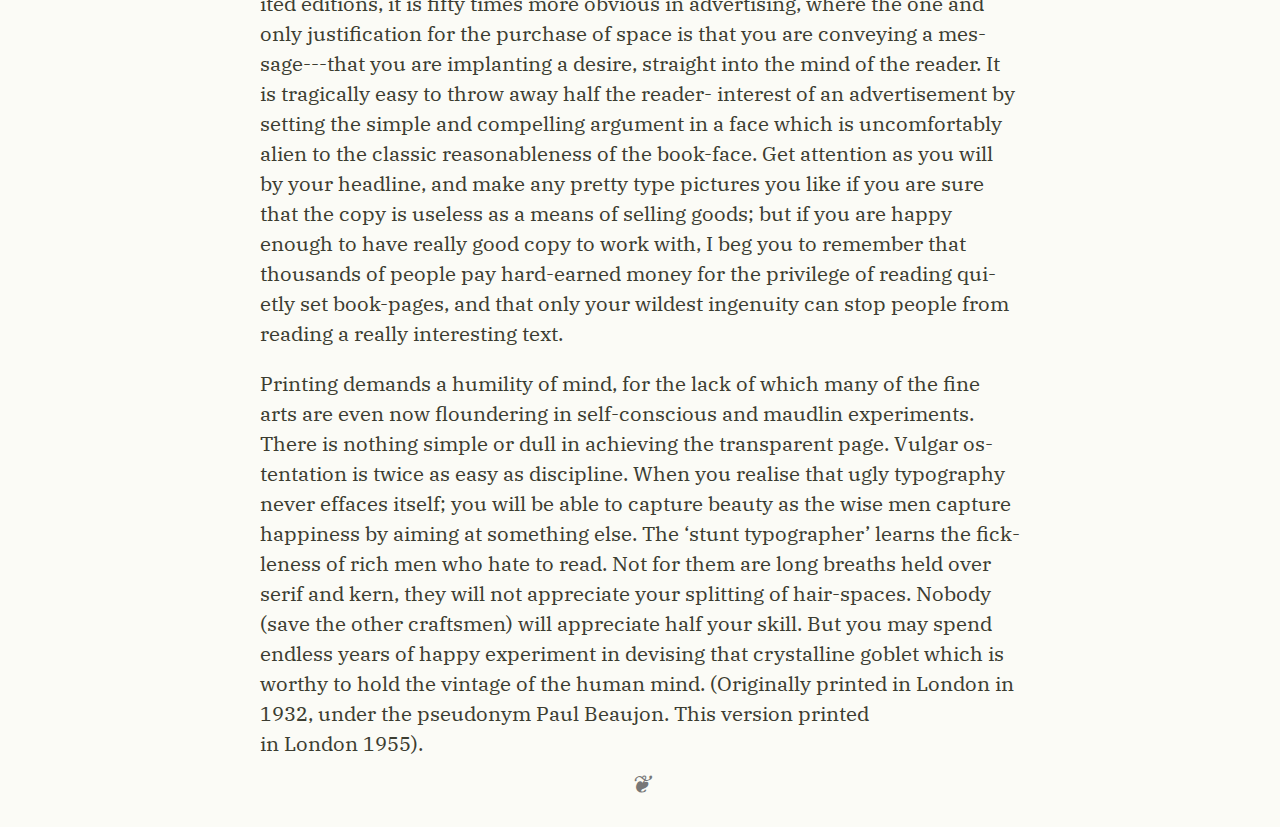
==== commit 846cce70: "OT Feature switch with Plex" ====
--- a/index-plex.html
+++ b/index-plex.html
@@ -54,6 +54,7 @@
   
   	<!-- BEGIN feature toggles -->
   	<a href="#" id="toggle-text-inverse" class="toggle-text-inverse button off">Color Inverse</a>
+  	<a href="#" id="toggle-ot-features" class="toggle-ot-features button on">OT Features</a>
   	<style>
   		.button {
   		  font-size: 1rem;
@@ -84,7 +85,7 @@
   		.toggle-text-inverse {
   		  position: fixed; 
   		  top: 0.5em; 
-  		  right: 0.5em; 
+  		  right: 8em; 
   		  z-index: 999;
   		}
   		@media (min-width: 30em) {
@@ -92,10 +93,23 @@
   			    right: 0.5em; 
   			}
   		}
-  		.toggle-text-inverse.on:after {
+  		.toggle-ot-features {
+  		  position: fixed; 
+  		  top: 0.5em; 
+  		  right: 0.5em; 
+  		  z-index: 999;
+  		}
+  		@media (min-width: 30em) {
+  			.toggle-ot-features {
+  			    top: 2.75em; 
+  			}
+  		}
+  		.toggle-text-inverse.on:after, 
+  		.toggle-ot-features.on:after {
   		  content: ": on";
   		}
-  		.toggle-text-inverse.off:after {
+  		.toggle-text-inverse.off:after, 
+  		.toggle-ot-features.off:after {
   		  content: ": off";
   		}
   	</style>
@@ -110,6 +124,12 @@
           document.getElementById('toggle-text-inverse').classList.toggle('on');
           document.getElementById('toggle-text-inverse').classList.toggle('off');
           document.getElementsByTagName("html")[0].classList.toggle('inverse');
+        });
+        document.getElementById('toggle-ot-features').addEventListener('click', function(e) {
+          e.preventDefault();
+        	document.getElementById('toggle-ot-features').classList.toggle('on');
+        	document.getElementById('toggle-ot-features').classList.toggle('off');
+        	document.getElementsByTagName("html")[0].classList.toggle('ot-off');
         });
       }
     </script>
--- a/css/rwt_vf_styles_plex.css
+++ b/css/rwt_vf_styles_plex.css
@@ -93,7 +93,10 @@
   margin-right: auto;
   max-width: 38em;
   transition: all linear 0.2s;
-  hyphens: auto; }
+  hyphens: auto;
+  font-feature-settings: "liga" 1, "kern" 1; }
+  .ot-off p {
+    font-feature-settings: "liga" 0, "kern" 0; }
 
 /* Variations and variables */
 p {
